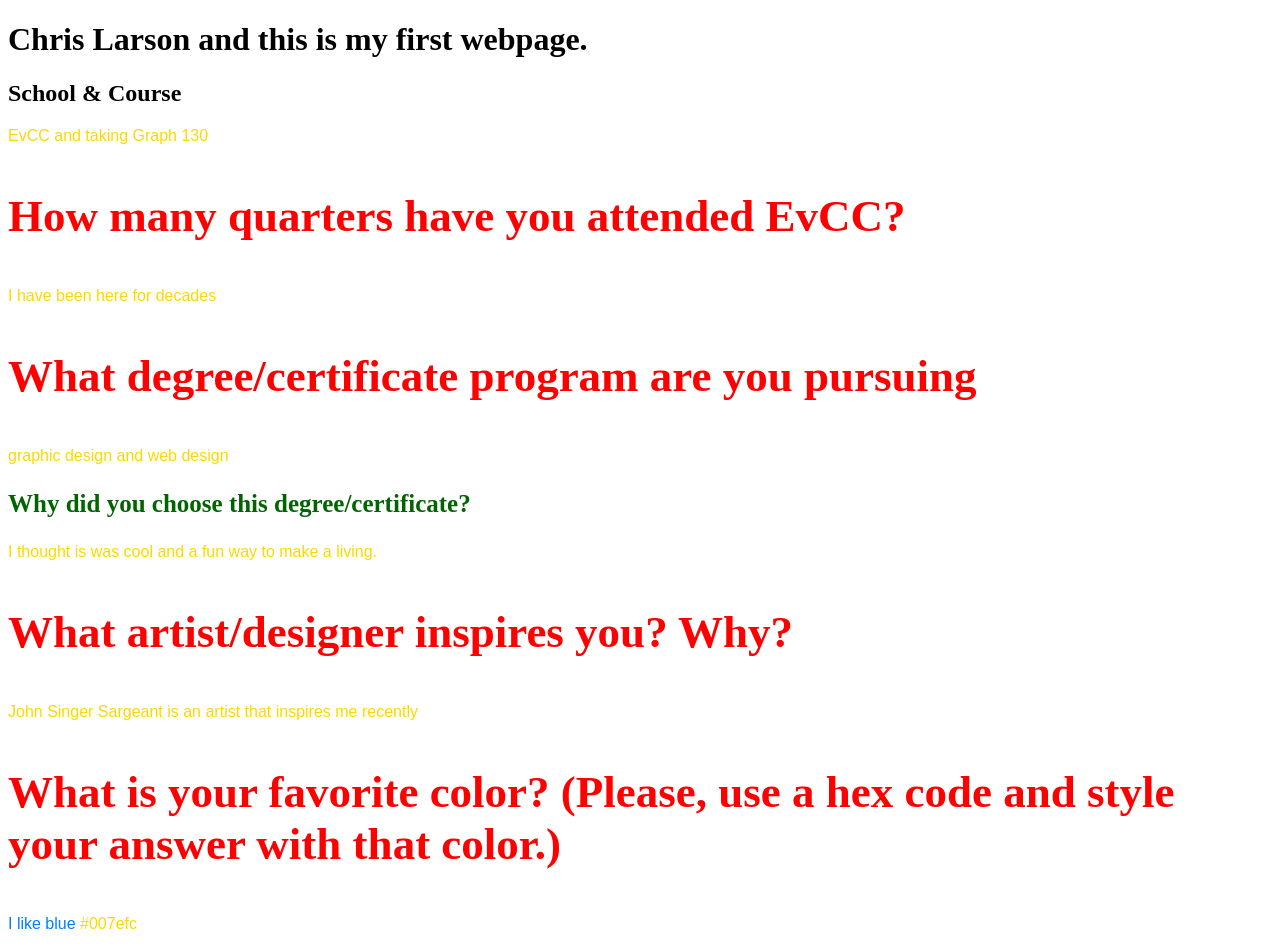
==== index.html @ c81c4b19 "created index.html" ====
<!DOCTYPE html>
<html lang="en">
<head>
    <meta charset="UTF-8">
    <meta name="viewport" content="width=device-width, initial-scale=1.0">
    <title>Chris's Website</title>
    <style>
        h3 {
            font-size: 45px;
            color:red;
        }
        p {
            font-family: Arial, Helvetica, sans-serif;
            color:gold;
        }
    </style>
</head>
<body>
    <h1>Chris Larson and this is my first webpage.</h1>
    <h2>School & Course</h2>
    <p>EvCC and taking Graph 130</p>
    <h3>How many quarters have you attended EvCC?</h3>
    <p>I have been here for decades</p>
    <h3>What degree/certificate program are you pursuing</h3>
    <p>graphic design and web design</p>
    <h3 style="font-size:25px; color:darkgreen;">Why did you choose this degree/certificate?</h3>
    <p>I thought is was cool and a fun way to make a living.</p>
    <h3>What artist/designer inspires you? Why?</h3>
    <p>John Singer Sargeant is an artist that inspires me recently</p>
    <h3>What is your favorite color?  (Please, use a hex code and style your answer with that color.)</h3>
    <p> <span style="color:#007efc">I like blue</span> #007efc</p>
</body>
</html>
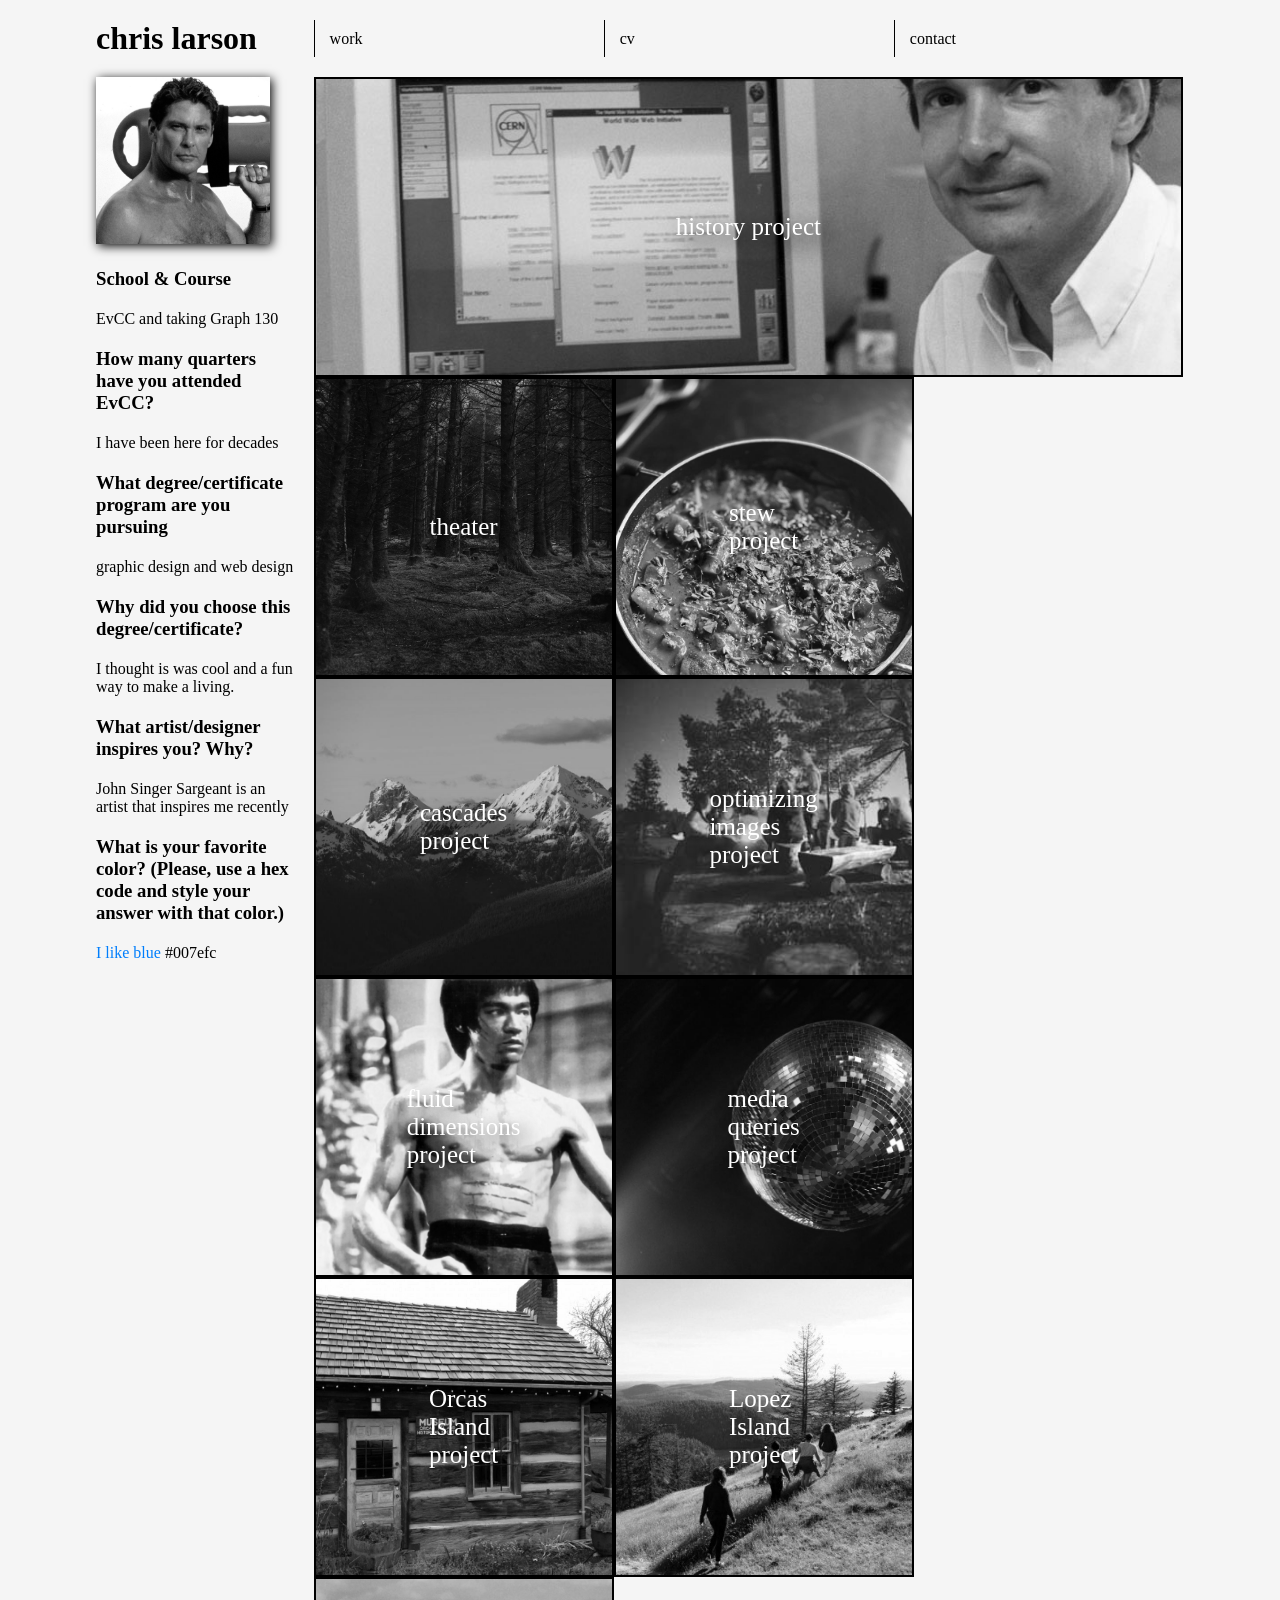
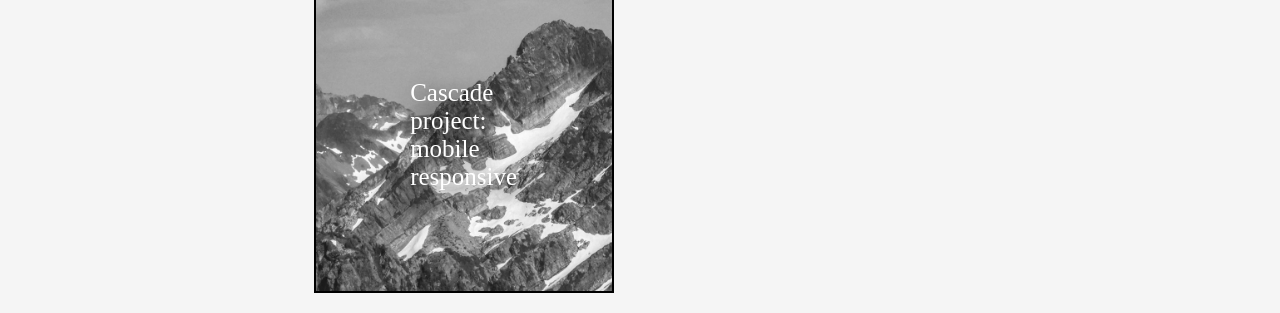
==== commit ac6b8e35: "refactor homepage" ====
--- a/index.html
+++ b/index.html
@@ -4,30 +4,87 @@
     <meta charset="UTF-8">
     <meta name="viewport" content="width=device-width, initial-scale=1.0">
     <title>Chris's Website</title>
-    <style>
-        h3 {
-            font-size: 45px;
-            color:red;
-        }
-        p {
-            font-family: Arial, Helvetica, sans-serif;
-            color:gold;
-        }
-    </style>
+    <link href="styles/homepage.css" rel="stylesheet">
 </head>
 <body>
-    <h1>Chris Larson and this is my first webpage.</h1>
-    <h2>School & Course</h2>
-    <p>EvCC and taking Graph 130</p>
-    <h3>How many quarters have you attended EvCC?</h3>
-    <p>I have been here for decades</p>
-    <h3>What degree/certificate program are you pursuing</h3>
-    <p>graphic design and web design</p>
-    <h3 style="font-size:25px; color:darkgreen;">Why did you choose this degree/certificate?</h3>
-    <p>I thought is was cool and a fun way to make a living.</p>
-    <h3>What artist/designer inspires you? Why?</h3>
-    <p>John Singer Sargeant is an artist that inspires me recently</p>
-    <h3>What is your favorite color?  (Please, use a hex code and style your answer with that color.)</h3>
-    <p> <span style="color:#007efc">I like blue</span> #007efc</p>
+    <header>
+        <h1>chris larson</h1>
+        <nav>
+            <a href="#work"><p>work</p></a>
+            <a href="#cv"><p>cv</p></a>
+            <a href="#contact"><p>contact</p></a>
+        </nav>
+    </header>
+    <main>
+        <aside>
+            <img class="faze" src="images/hoff.png" alt="profile image">
+            <h3>School & Course</h3>
+            <p>EvCC and taking Graph 130</p>
+            <h3>How many quarters have you attended EvCC?</h3>
+            <p>I have been here for decades</p>
+            <h3>What degree/certificate program are you pursuing</h3>
+            <p>graphic design and web design</p>
+            <h3>Why did you choose this degree/certificate?</h3>
+            <p>I thought is was cool and a fun way to make a living.</p>
+            <h3>What artist/designer inspires you? Why?</h3>
+            <p>John Singer Sargeant is an artist that inspires me recently</p>
+            <h3>What is your favorite color?  (Please, use a hex code and style your answer with that color.)</h3>
+            <p> <span style="color:#007efc">I like blue</span> #007efc</p>
+        </aside>
+        <article id="work">
+            <section class="project" id="history">
+                <a href="pages/history-refactor.html"><p>history project</p></a>
+            </section>
+            <section class="project" id="theater">
+                <a href="pages/theater.html"><p>theater</p></a>
+            </section>
+            <section class="project" id="stew">
+                <a href="pages/stew.html"><p>stew project</p></a>
+            </section>
+            <section class="project" id="cascades">
+                <a href="pages/cascades.html"><p>cascades project</p></a>
+            </section>
+            <section class="project" id="images">
+                <a href="pages/opt-image.html"><p>optimizing images project</p></a>
+            </section>
+            <section class="project" id="fluid">
+                <a href="pages/fluid.html"><p>fluid dimensions project</p></a>
+            </section>
+            <section class="project" id="disco">
+                <a href="pages/disco.html"><p>media queries project</p></a>
+            </section>
+            <section class="project" id="orcas">
+                <a href="pages/orcas.html"><p>Orcas Island project</p></a>
+            </section>
+            <section class="project" id="lopez">
+                <a href="pages/lopez.html"><p>Lopez Island project</p></a>
+            </section>
+            <section class="project" id="mobile-cascade">
+                <a href="pages/mobile-cascade.html"><p>Cascade project: mobile responsive</p></a>
+            </section>
+            <!-- <section class="project" id="history">
+                <a href="pages/history-refactor.html"><p>history project</p></a>
+            </section>
+            <section class="project" id="history">
+                <a href="pages/history-refactor.html"><p>history project</p></a>
+            </section>
+            <section class="project" id="history">
+                <a href="pages/history-refactor.html"><p>history project</p></a>
+            </section>
+            <section class="project" id="history">
+                <a href="pages/history-refactor.html"><p>history project</p></a>
+            </section>
+            <section class="project" id="history">
+                <a href="pages/history-refactor.html"><p>history project</p></a>
+            </section>
+            <section class="project" id="history">
+                <a href="pages/history-refactor.html"><p>history project</p></a>
+            </section>
+            <section class="project" id="history">
+                <a href="pages/history-refactor.html"><p>history project</p></a>
+            </section> -->
+
+        </article>
+    </main>
 </body>
 </html>
--- a/styles/homepage.css
+++ b/styles/homepage.css
@@ -0,0 +1,117 @@
+* {
+    margin: 0px;
+    padding: 0px;
+    box-sizing: border-box;
+
+}
+
+body {
+    background-color: #f5f5f5;
+}
+/* create a flex container for the header, main and footer elements */
+header, main, footer {
+    display: flex;
+    width:85%;
+    margin:20px auto;
+    justify-content:space-between;
+}
+/* create even space in the header and footer navs */
+nav {
+    display:flex;
+    justify-content: space-evenly;
+    width:80%;
+}
+
+nav a {
+    border-left: solid black 1px;
+    justify-content: center;
+    align-content: center;
+    padding-left:15px;
+    text-decoration: none;
+    color:black;
+    width:100%;
+}
+nav a:hover {
+    background-color: lightgray;
+}
+aside {
+    width:20%;
+}
+aside p, aside h3 {
+    margin:20px 20px 20px 0px;
+}
+.faze {
+   width: 80%;
+   height: auto;
+   filter:grayscale(100%);
+   transition:1s;
+   box-shadow:2px 2px 10px black;
+}
+.faze:hover {
+    filter:none;
+}
+article {
+    width:80%;
+    display:flex;
+    flex-wrap:wrap;
+}
+.project {
+    filter:grayscale(100%);
+    background-size: cover;
+    min-width: 300px;
+    min-height: 300px;
+    width:33.3%;
+    display:flex;
+    justify-content: center;
+    align-items: center;
+    border:black solid 2px;
+    transition:1s;
+}
+.project:first-child {
+    width:99.9%;
+    background-position: center;
+}
+.project:hover {
+    filter:none;
+}
+.project p {
+    color:white;
+    text-shadow:8px 8px 20px black;
+    font-size:25px;
+}
+.project a {
+    padding:100px 200px;
+    text-decoration: none;
+}
+
+/* individual project background images */
+#history {
+    background-image: url(../images/8-tim-berners-lee.jpg);
+}
+#theater {
+    background-image: url(../images/forest.jpeg);
+}
+#stew {
+    background-image: url(../images/JPEG/stew.jpg);
+}
+#cascades {
+    background-image: url(../images/JPEG/cascade1.jpg);
+}
+#images {
+    background-image: url(../images/camping10.jpg);
+}
+#fluid {
+    background-image: url(../images/lee.png);
+}
+#disco {
+    background-image: url(../images/JPEG/disco.jpg);
+}
+#orcas {
+    background-image: url(../images/sj-images/sj-007.jpg);
+}
+#lopez {
+    background-image: url(../images/sj-images/sj-059.jpg);
+}
+#mobile-cascade {
+    background-image: url(../images/JPEG/cascade2.jpg);
+}
